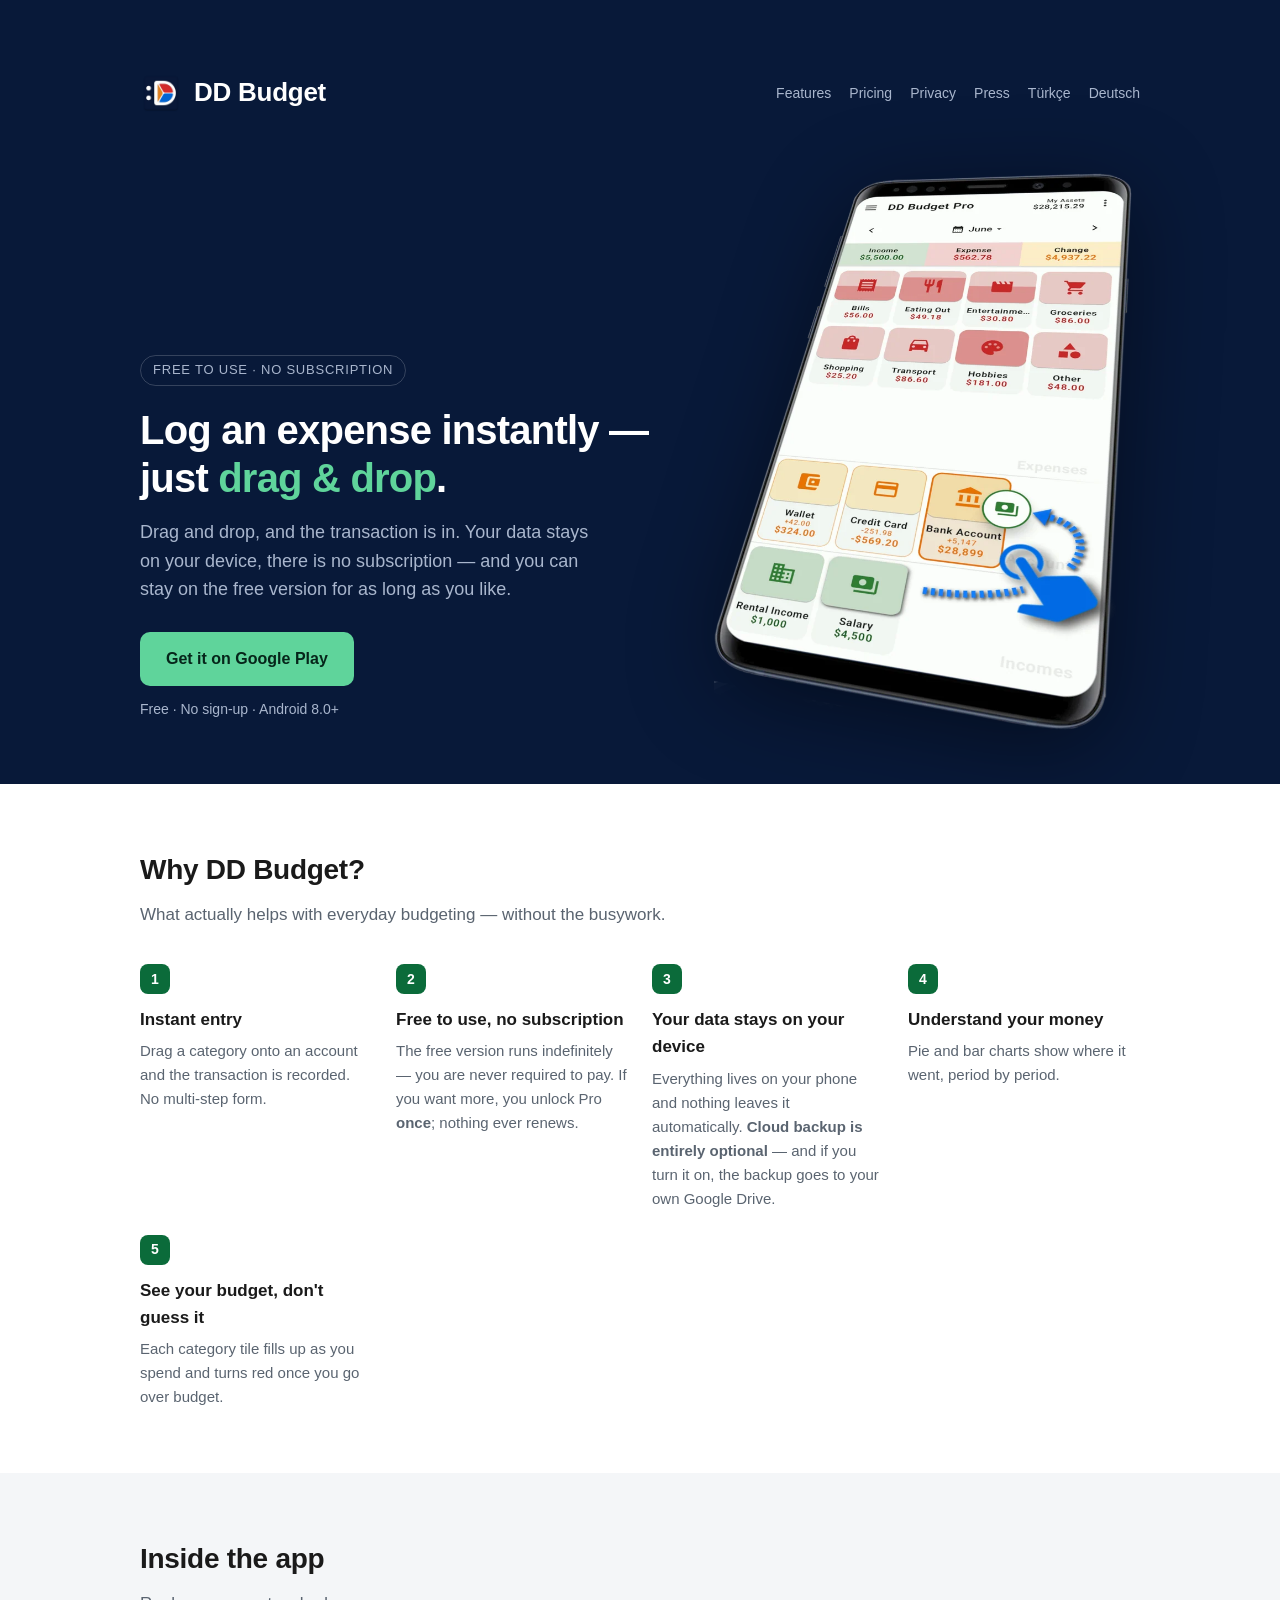
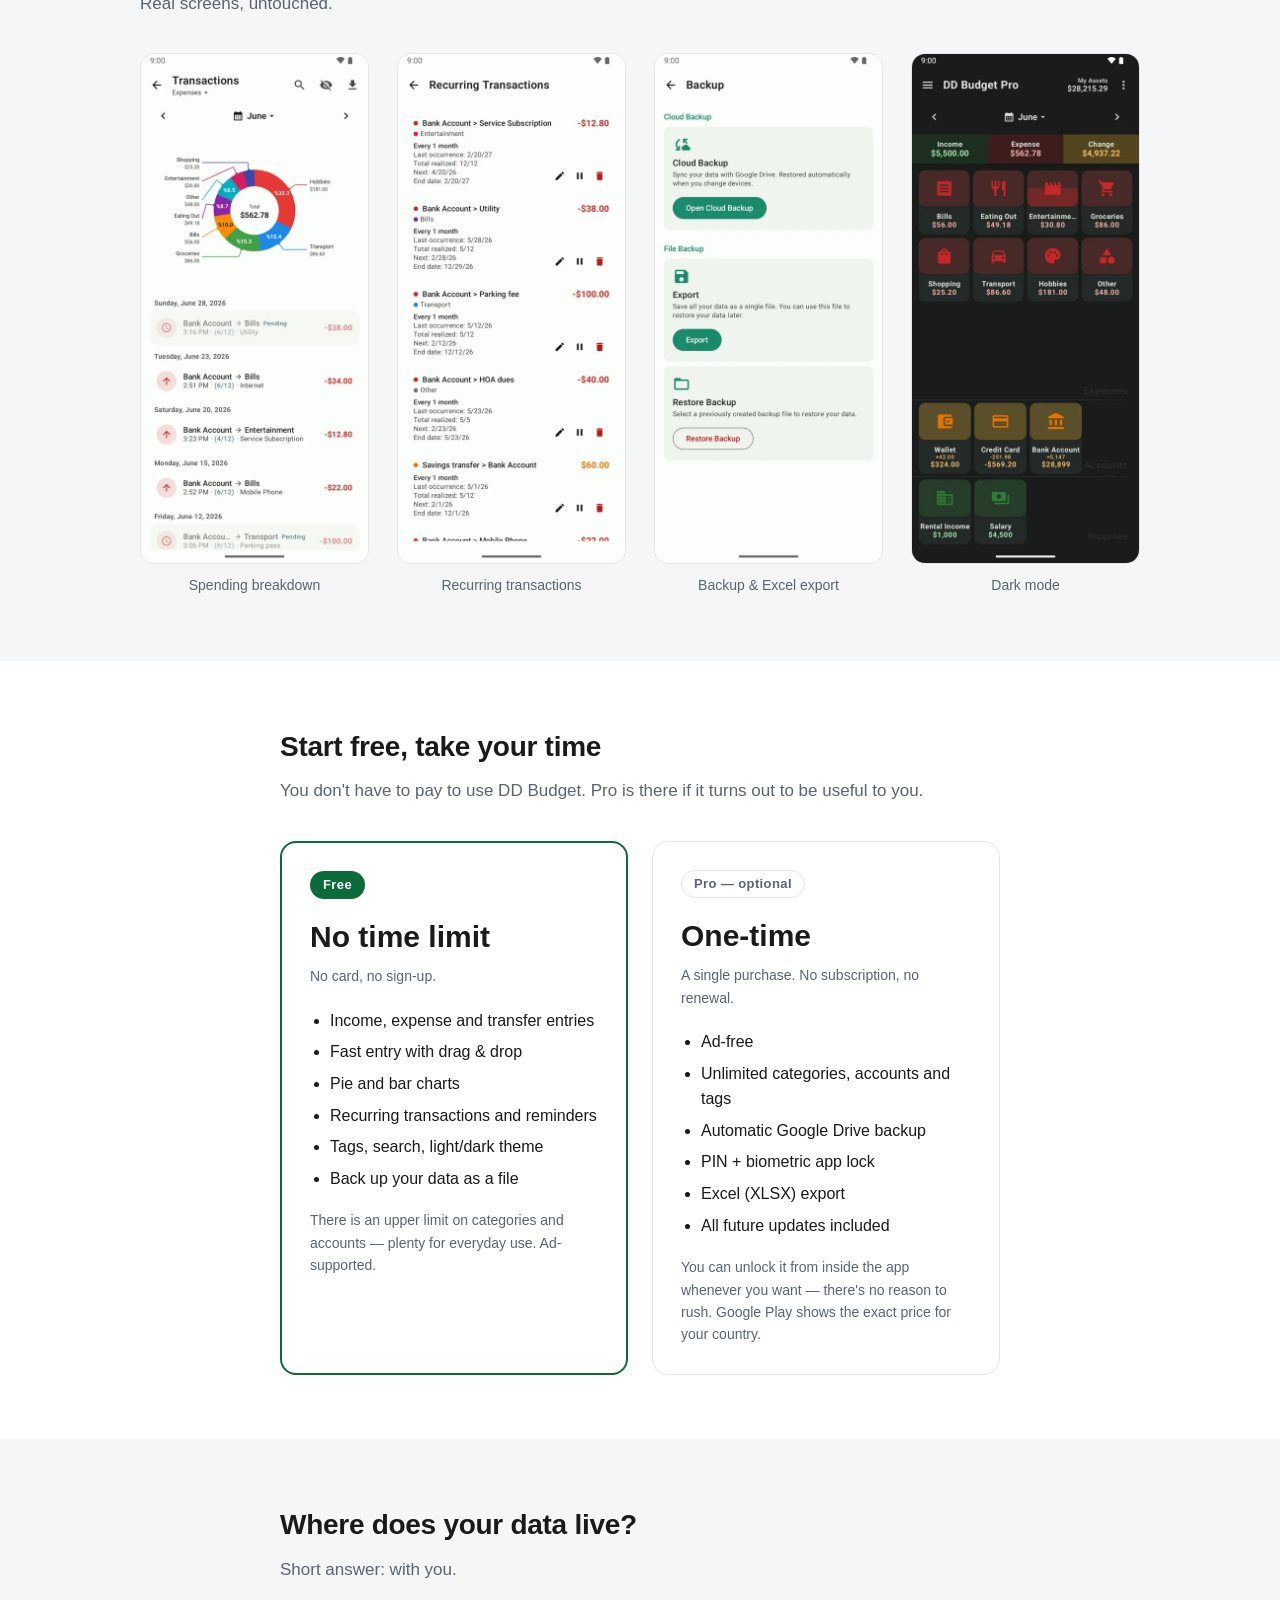
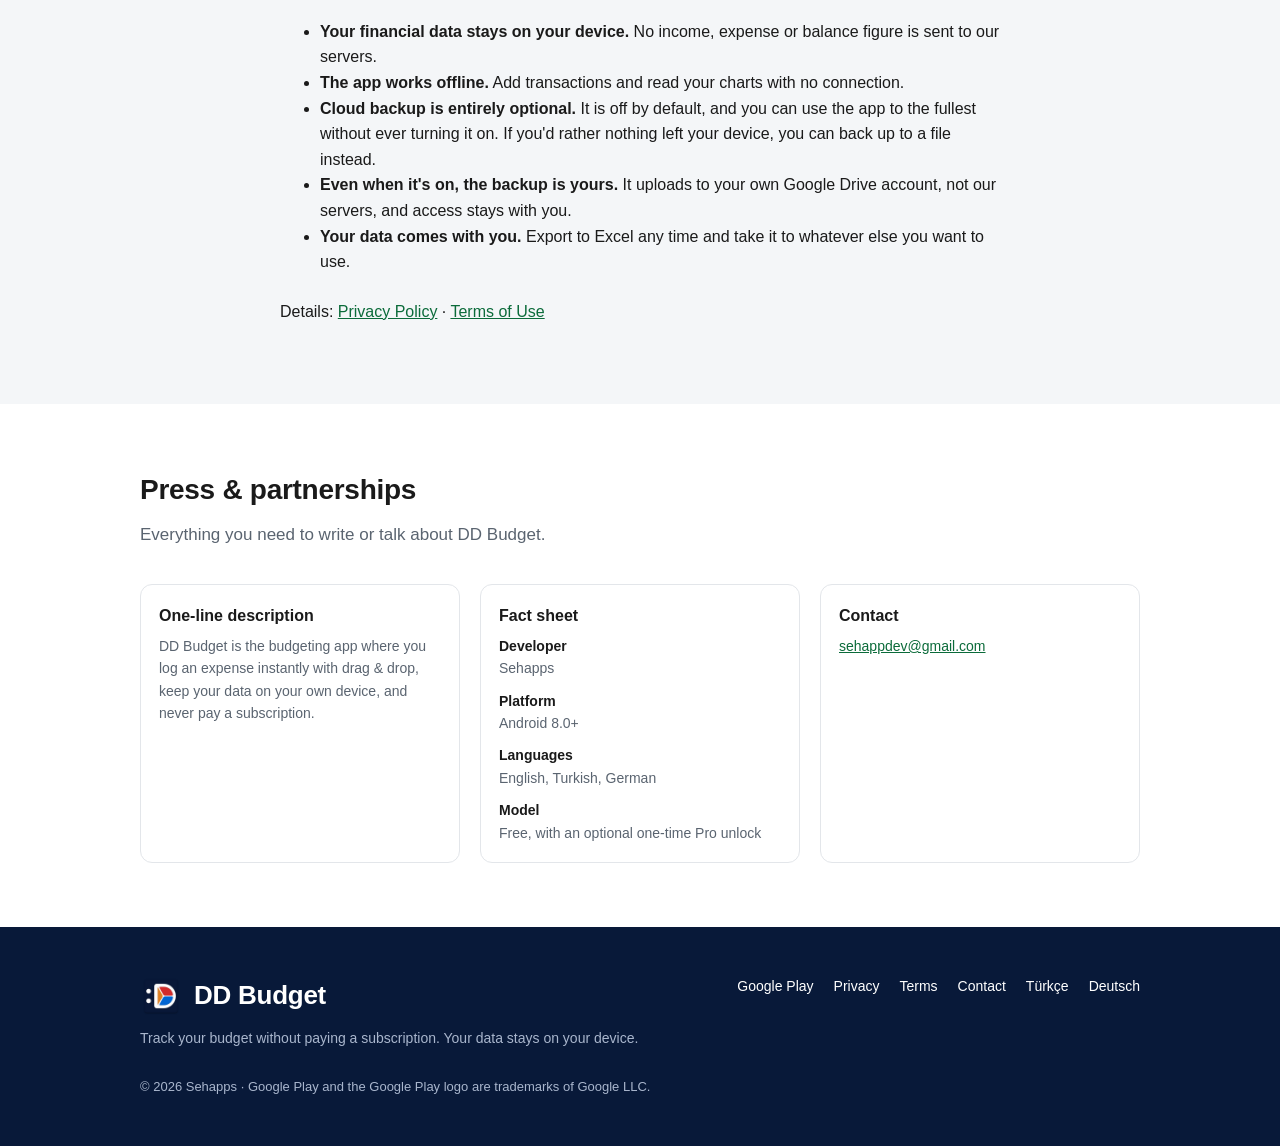
==== index.html @ b7f87d93 "site: içerik güncellemesi" ====
<!DOCTYPE html>
<html lang="en">
<head>
<meta charset="UTF-8">
<meta name="viewport" content="width=device-width, initial-scale=1.0">
<title>DD Budget — Budget &amp; Expense Tracker</title>
<meta name="description" content="DD Budget lets you log an expense instantly with drag &amp; drop and keeps your data on your device. Free to use, no subscription.">
<link rel="icon" href="assets/icon.png">
<link rel="stylesheet" href="assets/site.css">
<link rel="alternate" hreflang="tr" href="tr/">
<link rel="alternate" hreflang="en" href="./">
<link rel="alternate" hreflang="de" href="de/">
<meta property="og:type" content="website">
<meta property="og:title" content="DD Budget — Budget &amp; Expense Tracker">
<meta property="og:description" content="Log an expense instantly with drag &amp; drop. Free to use, your data stays on your device, no subscription.">
<meta property="og:image" content="assets/hero-drag-en.webp">
<meta name="twitter:card" content="summary_large_image">
</head>
<body>

<div class="hero">
  <div class="wrap">
    <div style="grid-column: 1 / -1;">
      <div class="topbar">
        <a class="brand" href="./" style="color:#fff">
          <img src="assets/icon.png" alt="" width="42" height="42">
          DD Budget
        </a>
        <nav class="topnav">
          <a href="#features" style="color:#a9b6cd">Features</a>
          <a href="#pricing" style="color:#a9b6cd">Pricing</a>
          <a href="#privacy" style="color:#a9b6cd">Privacy</a>
          <a href="#press" style="color:#a9b6cd">Press</a>
          <a href="tr/" style="color:#a9b6cd">Türkçe</a>
          <a href="de/" style="color:#a9b6cd">Deutsch</a>
        </nav>
      </div>
    </div>

    <div class="hero-copy">
      <span class="eyebrow">Free to use · No subscription</span>
      <h1>Log an expense instantly — just <em>drag &amp; drop</em>.</h1>
      <p class="lede">
        Drag and drop, and the transaction is in. Your data stays on your device,
        there is no subscription — and you can stay on the free version for as long as you like.
      </p>
      <a class="cta" href="https://play.google.com/store/apps/details?id=com.sehapps.hesapp&amp;referrer=utm_source%3Dlanding%26utm_medium%3Dhero%26utm_campaign%3Den_site">
        Get it on Google Play
      </a>
      <span class="cta-note">Free · No sign-up · Android 8.0+</span>
    </div>

    <div class="hero-shot">
      <img src="assets/hero-drag-en.webp" width="760" height="1039"
           alt="DD Budget home screen with a category tile being dragged onto a bank account">
    </div>
  </div>
</div>

<section id="features">
  <div class="wrap">
    <h2>Why DD Budget?</h2>
    <p class="section-lede">What actually helps with everyday budgeting — without the busywork.</p>

    <div class="values">
      <div class="value">
        <span class="num">1</span>
        <h3>Instant entry</h3>
        <p>Drag a category onto an account and the transaction is recorded. No multi-step form.</p>
      </div>
      <div class="value">
        <span class="num">2</span>
        <h3>Free to use, no subscription</h3>
        <p>The free version runs indefinitely — you are never required to pay. If you want more, you unlock Pro <strong>once</strong>; nothing ever renews.</p>
      </div>
      <div class="value">
        <span class="num">3</span>
        <h3>Your data stays on your device</h3>
        <p>Everything lives on your phone and nothing leaves it automatically. <strong>Cloud backup is entirely optional</strong> — and if you turn it on, the backup goes to your own Google Drive.</p>
      </div>
      <div class="value">
        <span class="num">4</span>
        <h3>Understand your money</h3>
        <p>Pie and bar charts show where it went, period by period.</p>
      </div>
      <div class="value">
        <span class="num">5</span>
        <h3>See your budget, don't guess it</h3>
        <p>Each category tile fills up as you spend and turns red once you go over budget.</p>
      </div>
    </div>
  </div>
</section>

<section class="alt">
  <div class="wrap">
    <h2>Inside the app</h2>
    <p class="section-lede">Real screens, untouched.</p>
    <div class="shots">
      <figure class="shot" style="margin:0">
        <img src="assets/shot-chart-en.webp" width="460" height="1032" alt="Pie chart of expenses broken down by category">
        <figcaption>Spending breakdown</figcaption>
      </figure>
      <figure class="shot" style="margin:0">
        <img src="assets/shot-recurring-en.webp" width="460" height="1032" alt="List of recurring transactions with reminders">
        <figcaption>Recurring transactions</figcaption>
      </figure>
      <figure class="shot" style="margin:0">
        <img src="assets/shot-backup-en.webp" width="460" height="1032" alt="Cloud backup and export to Excel screen">
        <figcaption>Backup &amp; Excel export</figcaption>
      </figure>
      <figure class="shot" style="margin:0">
        <img src="assets/shot-dark-en.webp" width="460" height="1032" alt="Home screen in dark mode">
        <figcaption>Dark mode</figcaption>
      </figure>
    </div>
  </div>
</section>

<section id="pricing">
  <div class="wrap narrow">
    <h2>Start free, take your time</h2>
    <p class="section-lede">You don't have to pay to use DD Budget. Pro is there if it turns out to be useful to you.</p>

    <div class="plans">
      <div class="plan plan-free">
        <span class="plan-tag">Free</span>
        <p class="plan-price">No time limit <small>No card, no sign-up.</small></p>
        <ul>
          <li>Income, expense and transfer entries</li>
          <li>Fast entry with drag &amp; drop</li>
          <li>Pie and bar charts</li>
          <li>Recurring transactions and reminders</li>
          <li>Tags, search, light/dark theme</li>
          <li>Back up your data as a file</li>
        </ul>
        <p class="plan-note">There is an upper limit on categories and accounts — plenty for everyday use. Ad-supported.</p>
      </div>

      <div class="plan">
        <span class="plan-tag">Pro — optional</span>
        <p class="plan-price">One-time <small>A single purchase. No subscription, no renewal.</small></p>
        <ul>
          <li>Ad-free</li>
          <li>Unlimited categories, accounts and tags</li>
          <li>Automatic Google Drive backup</li>
          <li>PIN + biometric app lock</li>
          <li>Excel (XLSX) export</li>
          <li>All future updates included</li>
        </ul>
        <p class="plan-note">You can unlock it from inside the app whenever you want — there's no reason to rush. Google Play shows the exact price for your country.</p>
      </div>
    </div>
  </div>
</section>

<section id="privacy" class="alt">
  <div class="wrap narrow">
    <h2>Where does your data live?</h2>
    <p class="section-lede">Short answer: with you.</p>
    <ul>
      <li><strong>Your financial data stays on your device.</strong> No income, expense or balance figure is sent to our servers.</li>
      <li><strong>The app works offline.</strong> Add transactions and read your charts with no connection.</li>
      <li><strong>Cloud backup is entirely optional.</strong> It is off by default, and you can use the app to the fullest without ever turning it on. If you'd rather nothing left your device, you can back up to a file instead.</li>
      <li><strong>Even when it's on, the backup is yours.</strong> It uploads to your own Google Drive account, not our servers, and access stays with you.</li>
      <li><strong>Your data comes with you.</strong> Export to Excel any time and take it to whatever else you want to use.</li>
    </ul>
    <p style="margin-top:24px">
      Details: <a href="privacy-en.html">Privacy Policy</a> · <a href="terms-en.html">Terms of Use</a>
    </p>
  </div>
</section>

<section id="press">
  <div class="wrap">
    <h2>Press &amp; partnerships</h2>
    <p class="section-lede">Everything you need to write or talk about DD Budget.</p>
    <div class="kit">
      <div>
        <h3>One-line description</h3>
        <p>DD Budget is the budgeting app where you log an expense instantly with drag &amp; drop, keep your data on your own device, and never pay a subscription.</p>
      </div>
      <div>
        <h3>Fact sheet</h3>
        <dl class="facts">
          <dt>Developer</dt><dd>Sehapps</dd>
          <dt>Platform</dt><dd>Android 8.0+</dd>
          <dt>Languages</dt><dd>English, Turkish, German</dd>
          <dt>Model</dt><dd>Free, with an optional one-time Pro unlock</dd>
        </dl>
      </div>
      <div>
        <h3>Contact</h3>
        <p><a href="mailto:sehappdev@gmail.com">sehappdev@gmail.com</a></p>
      </div>
    </div>
  </div>
</section>

<footer>
  <div class="wrap">
    <div class="footer-grid">
      <div>
        <div class="brand" style="color:#fff;margin-bottom:10px">
          <img src="assets/icon.png" alt="" width="42" height="42"> DD Budget
        </div>
        <div>Track your budget without paying a subscription. Your data stays on your device.</div>
      </div>
      <div class="footer-links">
        <a href="https://play.google.com/store/apps/details?id=com.sehapps.hesapp&amp;referrer=utm_source%3Dlanding%26utm_medium%3Dfooter%26utm_campaign%3Den_site">Google Play</a>
        <a href="privacy-en.html">Privacy</a>
        <a href="terms-en.html">Terms</a>
        <a href="mailto:sehappdev@gmail.com">Contact</a>
        <a href="tr/">Türkçe</a>
        <a href="de/">Deutsch</a>
      </div>
    </div>
    <div class="copyright">© 2026 Sehapps · Google Play and the Google Play logo are trademarks of Google LLC.</div>
  </div>
</footer>

</body>
</html>
---- assets/site.css ----
:root {
  --bg: #ffffff;
  --bg-alt: #f4f6f8;
  --fg: #1a1a1a;
  --muted: #5a6470;
  --accent: #0b6b3a;
  --accent-fg: #ffffff;
  --border: #e3e6ea;
  --navy: #081939;
  --navy-fg: #ffffff;
  --navy-muted: #a9b6cd;
}
@media (prefers-color-scheme: dark) {
  :root {
    --bg: #121417;
    --bg-alt: #1c2026;
    --fg: #e9eaed;
    --muted: #9aa3ad;
    --accent: #5fd49b;
    --accent-fg: #06251a;
    --border: #2a2f36;
    --navy: #050f24;
    --navy-muted: #8b99b2;
  }
}

* { box-sizing: border-box; }

/* width/height attribute'ları layout shift'i önlemek için duruyor;
   height:auto olmadan max-width uygulanınca görseller eziliyor. */
img { max-width: 100%; height: auto; }

body {
  margin: 0;
  background: var(--bg);
  color: var(--fg);
  font-family: -apple-system, BlinkMacSystemFont, "Segoe UI", Roboto, "Helvetica Neue", Arial, sans-serif;
  line-height: 1.6;
  font-size: 16px;
  -webkit-font-smoothing: antialiased;
}

.wrap { max-width: 1040px; margin: 0 auto; padding: 0 20px; }
.narrow { max-width: 760px; }

a { color: var(--accent); }

/* ---------- üst bar ---------- */
.topbar {
  display: flex; align-items: center; justify-content: space-between;
  gap: 16px; padding: 16px 0;
}
.brand { display: flex; align-items: center; gap: 12px; font-weight: 700; font-size: 26px; letter-spacing: -0.01em; color: var(--fg); text-decoration: none; }
.brand img { width: 42px; height: 42px; border-radius: 10px; }
.topnav { display: flex; gap: 18px; font-size: 14px; }
.topnav a { color: var(--muted); text-decoration: none; }
.topnav a:hover { color: var(--fg); }

/* ---------- hero ---------- */
.hero { background: var(--navy); color: var(--navy-fg); padding: 56px 0 0; overflow: hidden; }
.hero .wrap { display: grid; grid-template-columns: 1.1fr 0.9fr; gap: 40px; align-items: end; }
.hero-copy { padding-bottom: 64px; }
.eyebrow {
  display: inline-block; font-size: 13px; letter-spacing: .06em; text-transform: uppercase;
  color: var(--navy-muted); border: 1px solid rgba(255,255,255,.18);
  border-radius: 999px; padding: 4px 12px; margin-bottom: 20px;
}
.hero h1 { font-size: 40px; line-height: 1.2; margin: 0 0 16px; letter-spacing: -0.02em; }
.hero h1 em { font-style: normal; color: #5fd49b; }
.hero p.lede { font-size: 18px; color: var(--navy-muted); margin: 0 0 28px; max-width: 46ch; }
.hero-shot { display: flex; justify-content: center; padding-bottom: 40px; }
.hero-shot img { width: 100%; max-width: 420px; display: block; filter: drop-shadow(0 18px 45px rgba(0,0,0,.45)); }

.cta {
  display: inline-flex; align-items: center; gap: 10px;
  background: var(--accent); color: var(--accent-fg);
  font-weight: 600; font-size: 16px; text-decoration: none;
  padding: 14px 26px; border-radius: 10px;
}
.hero .cta { background: #5fd49b; color: #06251a; }
.cta:hover { filter: brightness(1.06); }
.cta-note { display: block; margin-top: 12px; font-size: 14px; color: var(--navy-muted); }

/* ---------- bölümler ---------- */
section { padding: 64px 0; }
section.alt { background: var(--bg-alt); }
h2 { font-size: 28px; letter-spacing: -0.01em; margin: 0 0 8px; }
.section-lede { color: var(--muted); margin: 0 0 36px; font-size: 17px; }

.values { display: grid; grid-template-columns: repeat(auto-fit, minmax(230px, 1fr)); gap: 24px; }
.value h3 { margin: 0 0 6px; font-size: 17px; }
.value p { margin: 0; color: var(--muted); font-size: 15px; }
.value .num {
  display: inline-flex; align-items: center; justify-content: center;
  width: 30px; height: 30px; border-radius: 8px; margin-bottom: 12px;
  background: var(--accent); color: var(--accent-fg); font-weight: 700; font-size: 14px;
}

/* ---------- ekran görüntüleri ---------- */
.shots { display: grid; grid-template-columns: repeat(auto-fit, minmax(190px, 1fr)); gap: 28px; }
.shot img {
  width: 100%; max-width: 240px; margin: 0 auto;
  display: block; border-radius: 14px;
  border: 1px solid var(--border); background: var(--bg);
}
.shot figcaption { margin-top: 10px; font-size: 14px; color: var(--muted); text-align: center; }

/* ---------- planlar ---------- */
.plans { display: grid; grid-template-columns: 1fr 1fr; gap: 24px; }
.plan { border: 1px solid var(--border); border-radius: 16px; padding: 28px; background: var(--bg); }
.plan-free { border-color: var(--accent); border-width: 2px; }
.plan-tag {
  display: inline-block; font-size: 13px; font-weight: 600; letter-spacing: .03em;
  color: var(--muted); border: 1px solid var(--border);
  border-radius: 999px; padding: 3px 12px; margin-bottom: 14px;
}
.plan-free .plan-tag { background: var(--accent); color: var(--accent-fg); border-color: transparent; }
.plan-price { font-size: 30px; font-weight: 700; margin: 0; }
.plan-price small { font-size: 14px; font-weight: 400; color: var(--muted); display: block; margin-top: 4px; }
.plan ul { margin: 20px 0 0; padding-left: 20px; }
.plan li { margin: 6px 0; }
.plan-note { margin: 18px 0 0; color: var(--muted); font-size: 14px; }
@media (max-width: 700px) { .plans { grid-template-columns: 1fr; } }

/* ---------- basın / iletişim ---------- */
.kit { display: grid; grid-template-columns: repeat(auto-fit, minmax(240px, 1fr)); gap: 20px; }
.kit div { border: 1px solid var(--border); border-radius: 12px; padding: 18px; }
.kit h3 { margin: 0 0 6px; font-size: 16px; }
.kit p { margin: 0; font-size: 14px; color: var(--muted); }

/* ---------- alt bilgi ---------- */
footer { background: var(--navy); color: var(--navy-muted); padding: 48px 0; font-size: 14px; }
footer a { color: #ffffff; text-decoration: none; }
footer a:hover { text-decoration: underline; }
.footer-grid { display: flex; flex-wrap: wrap; gap: 28px; justify-content: space-between; align-items: flex-start; }
.footer-links { display: flex; flex-wrap: wrap; gap: 20px; }
.copyright { margin-top: 28px; font-size: 13px; }

@media (max-width: 820px) {
  .hero { padding-top: 40px; }
  .hero .wrap { grid-template-columns: 1fr; gap: 28px; }
  .hero-copy { padding-bottom: 0; }
  .hero h1 { font-size: 31px; }
  section { padding: 48px 0; }
  h2 { font-size: 24px; }
  .topnav { display: none; }
  .brand { font-size: 22px; }
  .brand img { width: 36px; height: 36px; }
  .hero-shot { padding-bottom: 0; }
}

/* künye: her bilgi ayrı satır */
.facts { margin: 0; font-size: 14px; color: var(--muted); }
.facts dt { font-weight: 600; color: var(--fg); }
.facts dd { margin: 0 0 10px; }
.facts dd:last-child { margin-bottom: 0; }
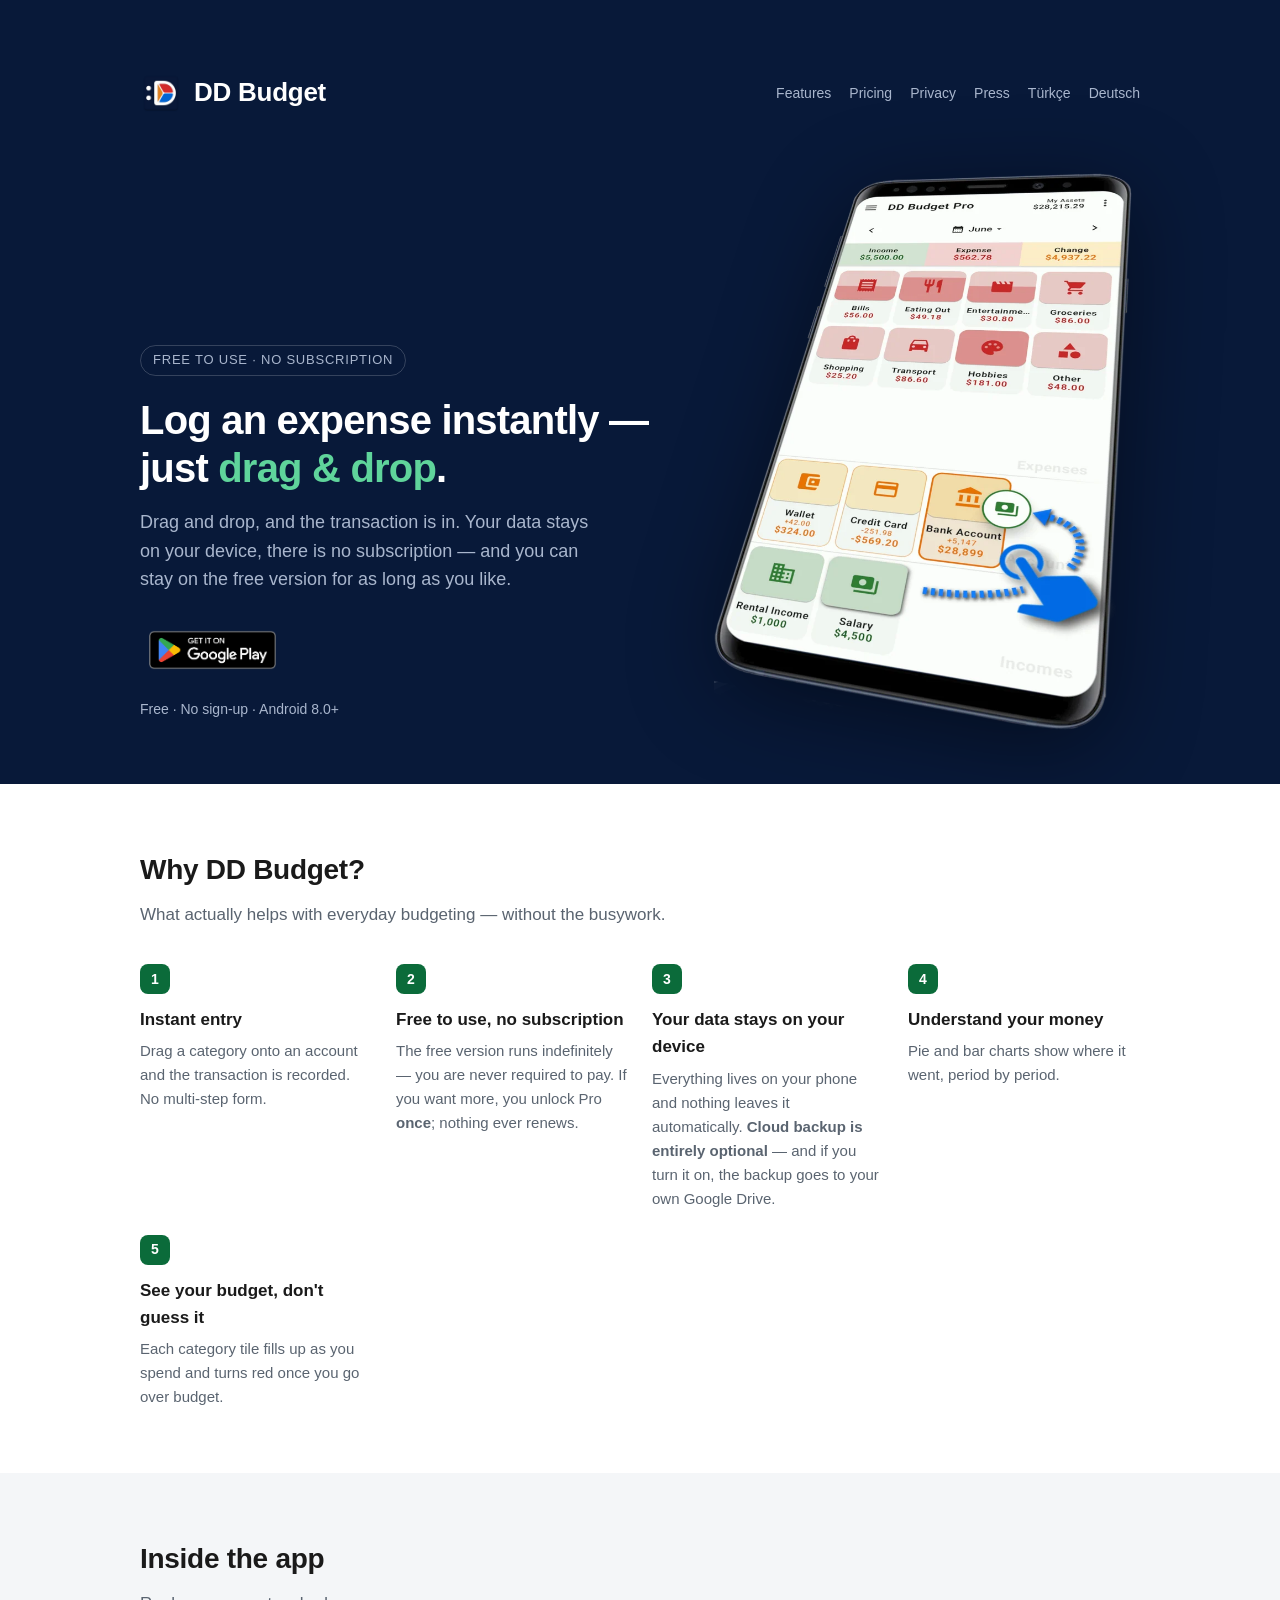
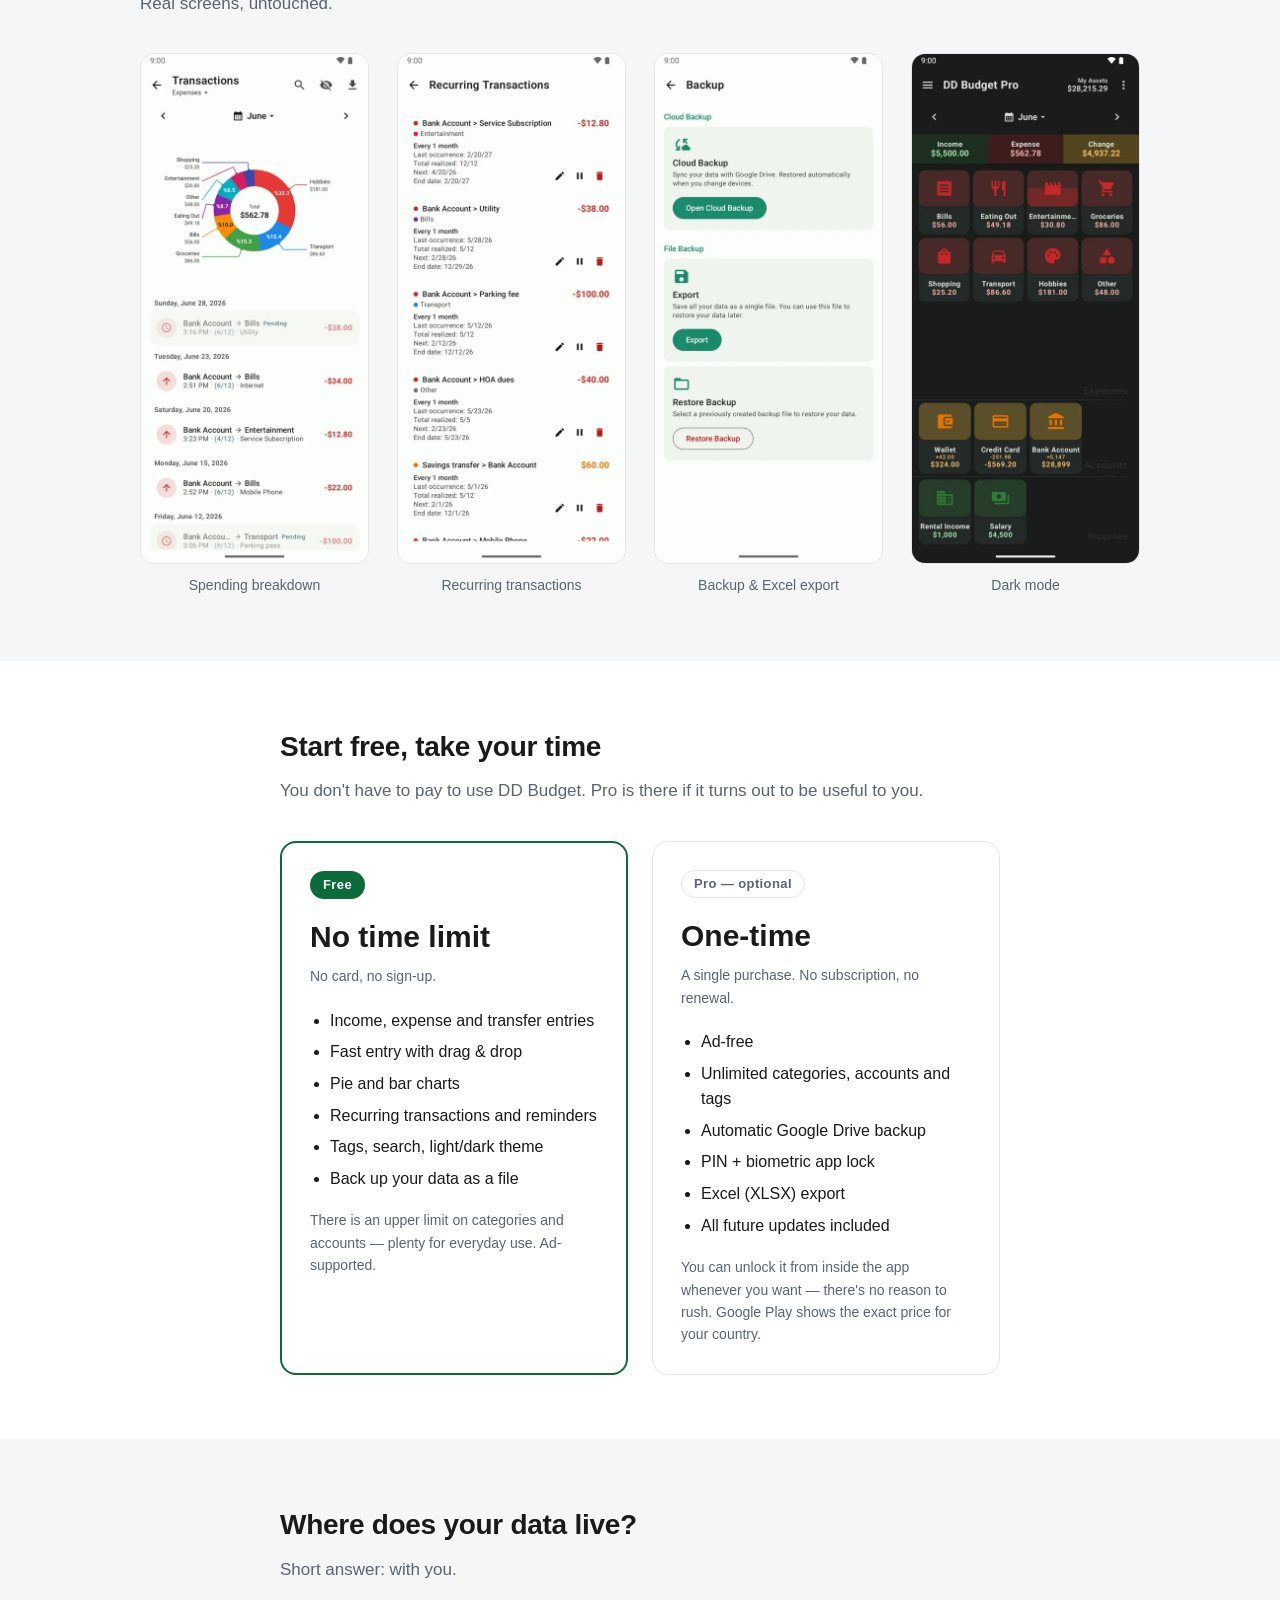
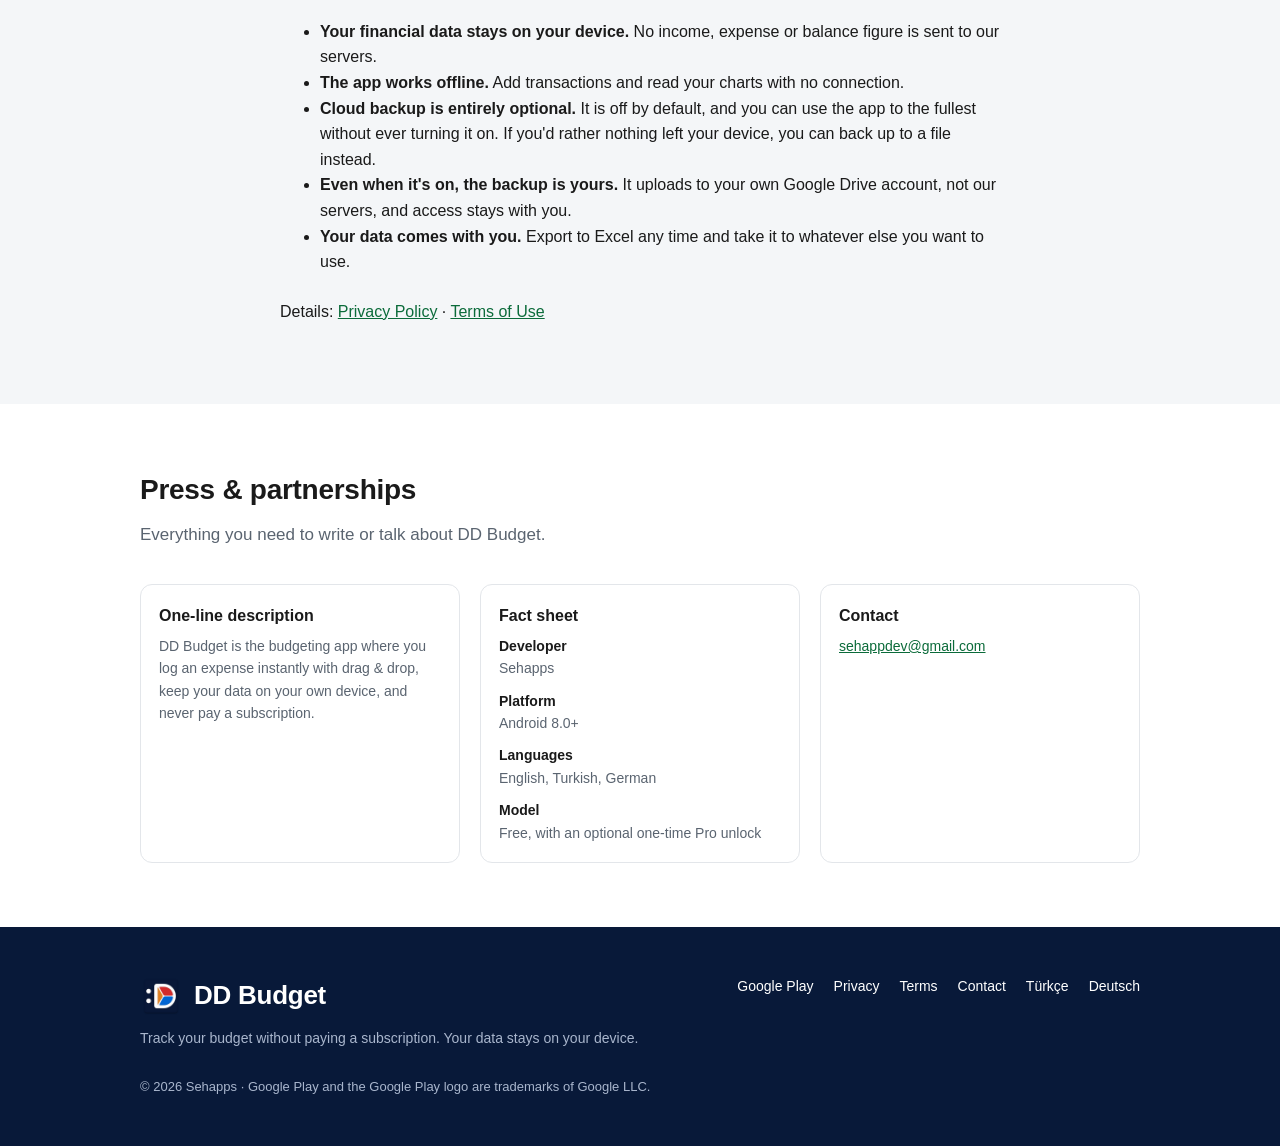
==== commit 5045bb5a: "site: içerik güncellemesi" ====
--- a/index.html
+++ b/index.html
@@ -10,11 +10,18 @@
 <link rel="alternate" hreflang="tr" href="tr/">
 <link rel="alternate" hreflang="en" href="./">
 <link rel="alternate" hreflang="de" href="de/">
+<link rel="canonical" href="https://sehapps.github.io/dd-budget/">
 <meta property="og:type" content="website">
+<meta property="og:url" content="https://sehapps.github.io/dd-budget/">
+<meta property="og:site_name" content="DD Budget">
+<meta property="og:locale" content="en_US">
 <meta property="og:title" content="DD Budget — Budget &amp; Expense Tracker">
 <meta property="og:description" content="Log an expense instantly with drag &amp; drop. Free to use, your data stays on your device, no subscription.">
-<meta property="og:image" content="assets/hero-drag-en.webp">
+<meta property="og:image" content="https://sehapps.github.io/dd-budget/assets/og-en.png">
+<meta property="og:image:width" content="1200">
+<meta property="og:image:height" content="630">
 <meta name="twitter:card" content="summary_large_image">
+<meta name="twitter:image" content="https://sehapps.github.io/dd-budget/assets/og-en.png">
 </head>
 <body>
 
@@ -44,8 +51,8 @@
         Drag and drop, and the transaction is in. Your data stays on your device,
         there is no subscription — and you can stay on the free version for as long as you like.
       </p>
-      <a class="cta" href="https://play.google.com/store/apps/details?id=com.sehapps.hesapp&amp;referrer=utm_source%3Dlanding%26utm_medium%3Dhero%26utm_campaign%3Den_site">
-        Get it on Google Play
+      <a class="badge" href="https://play.google.com/store/apps/details?id=com.sehapps.hesapp&amp;referrer=utm_source%3Dlanding%26utm_medium%3Dhero%26utm_campaign%3Den_site">
+        <img src="assets/gp-badge-en.png" alt="Get it on Google Play" width="646" height="250">
       </a>
       <span class="cta-note">Free · No sign-up · Android 8.0+</span>
     </div>
--- a/assets/site.css
+++ b/assets/site.css
@@ -154,3 +154,10 @@
 .facts dt { font-weight: 600; color: var(--fg); }
 .facts dd { margin: 0 0 10px; }
 .facts dd:last-child { margin-bottom: 0; }
+
+/* resmî Google Play rozeti — Google'ın marka kuralları gereği
+   değiştirilmez, min 40px yükseklik ve etrafında boşluk gerekir */
+.badge { display: inline-block; line-height: 0; }
+.badge img { height: 56px; width: auto; display: block; }
+.badge:hover { opacity: .88; }
+@media (max-width: 820px) { .badge img { height: 50px; } }
